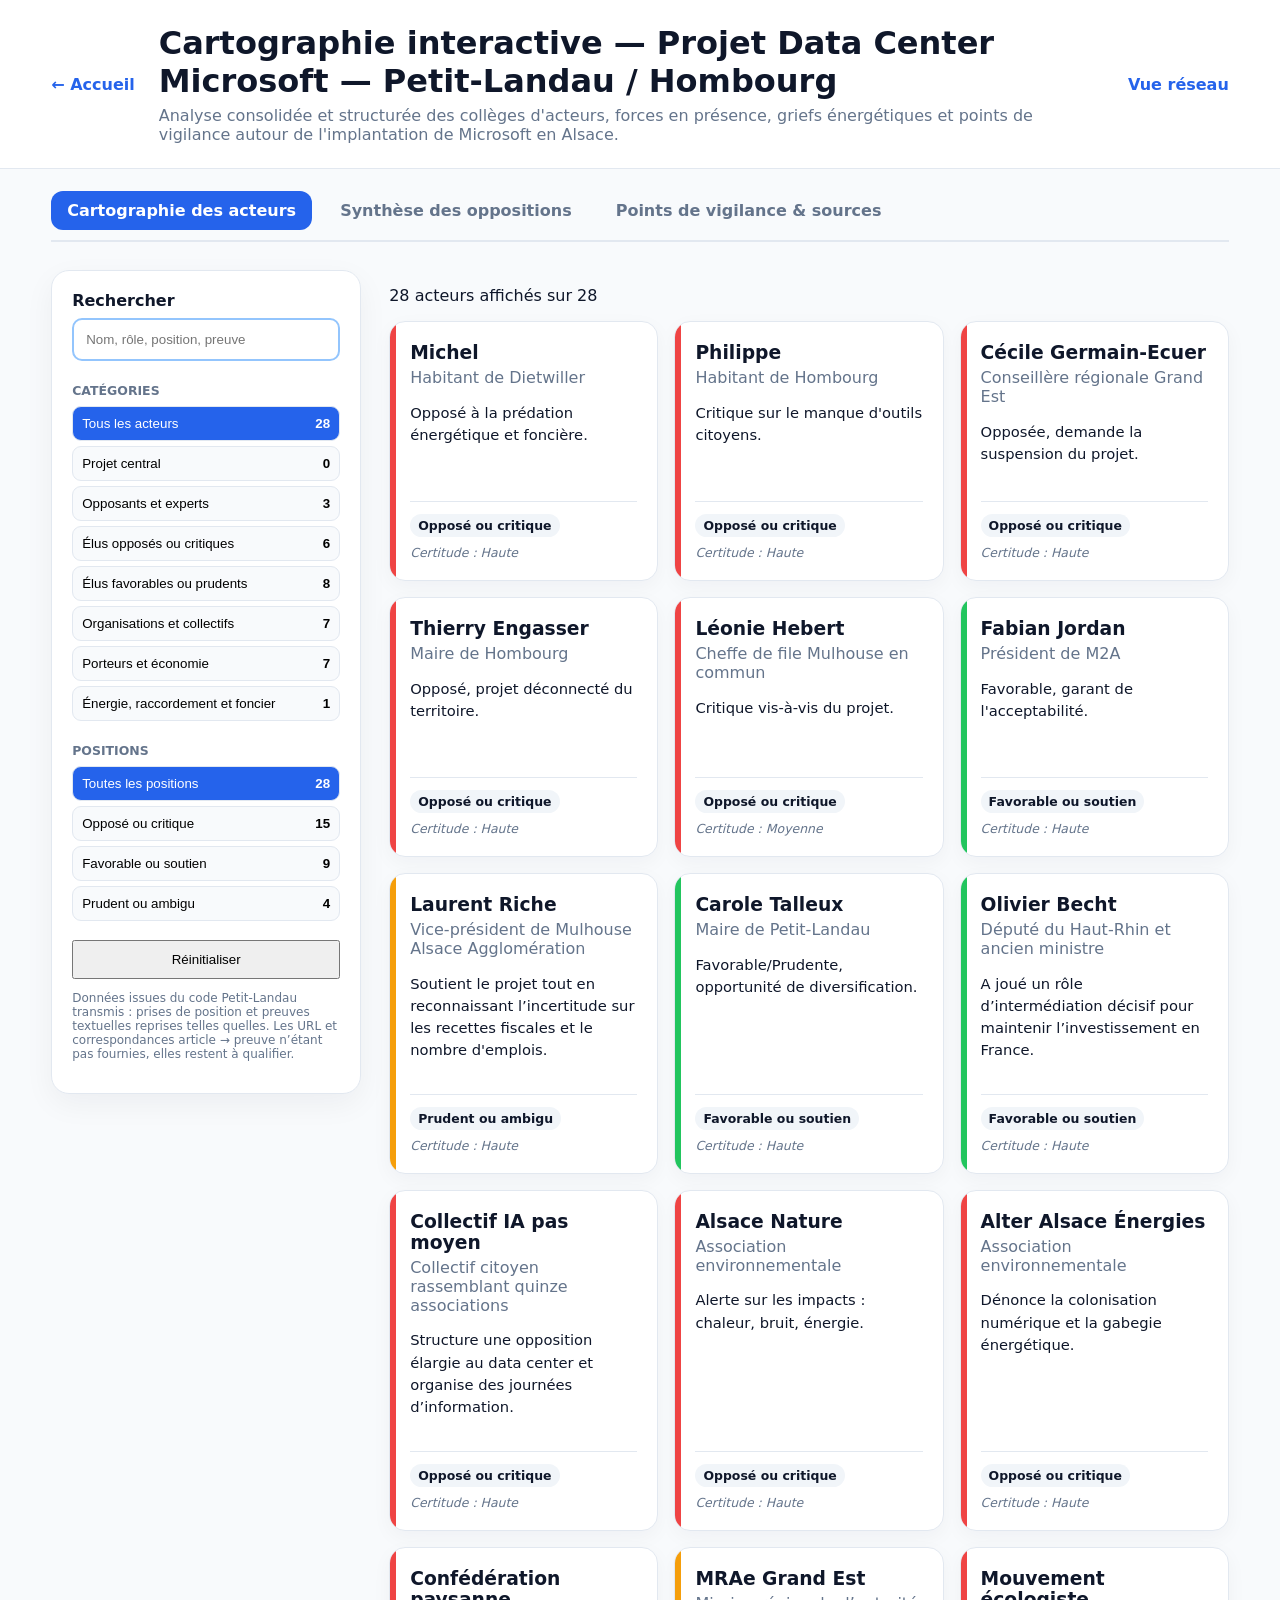
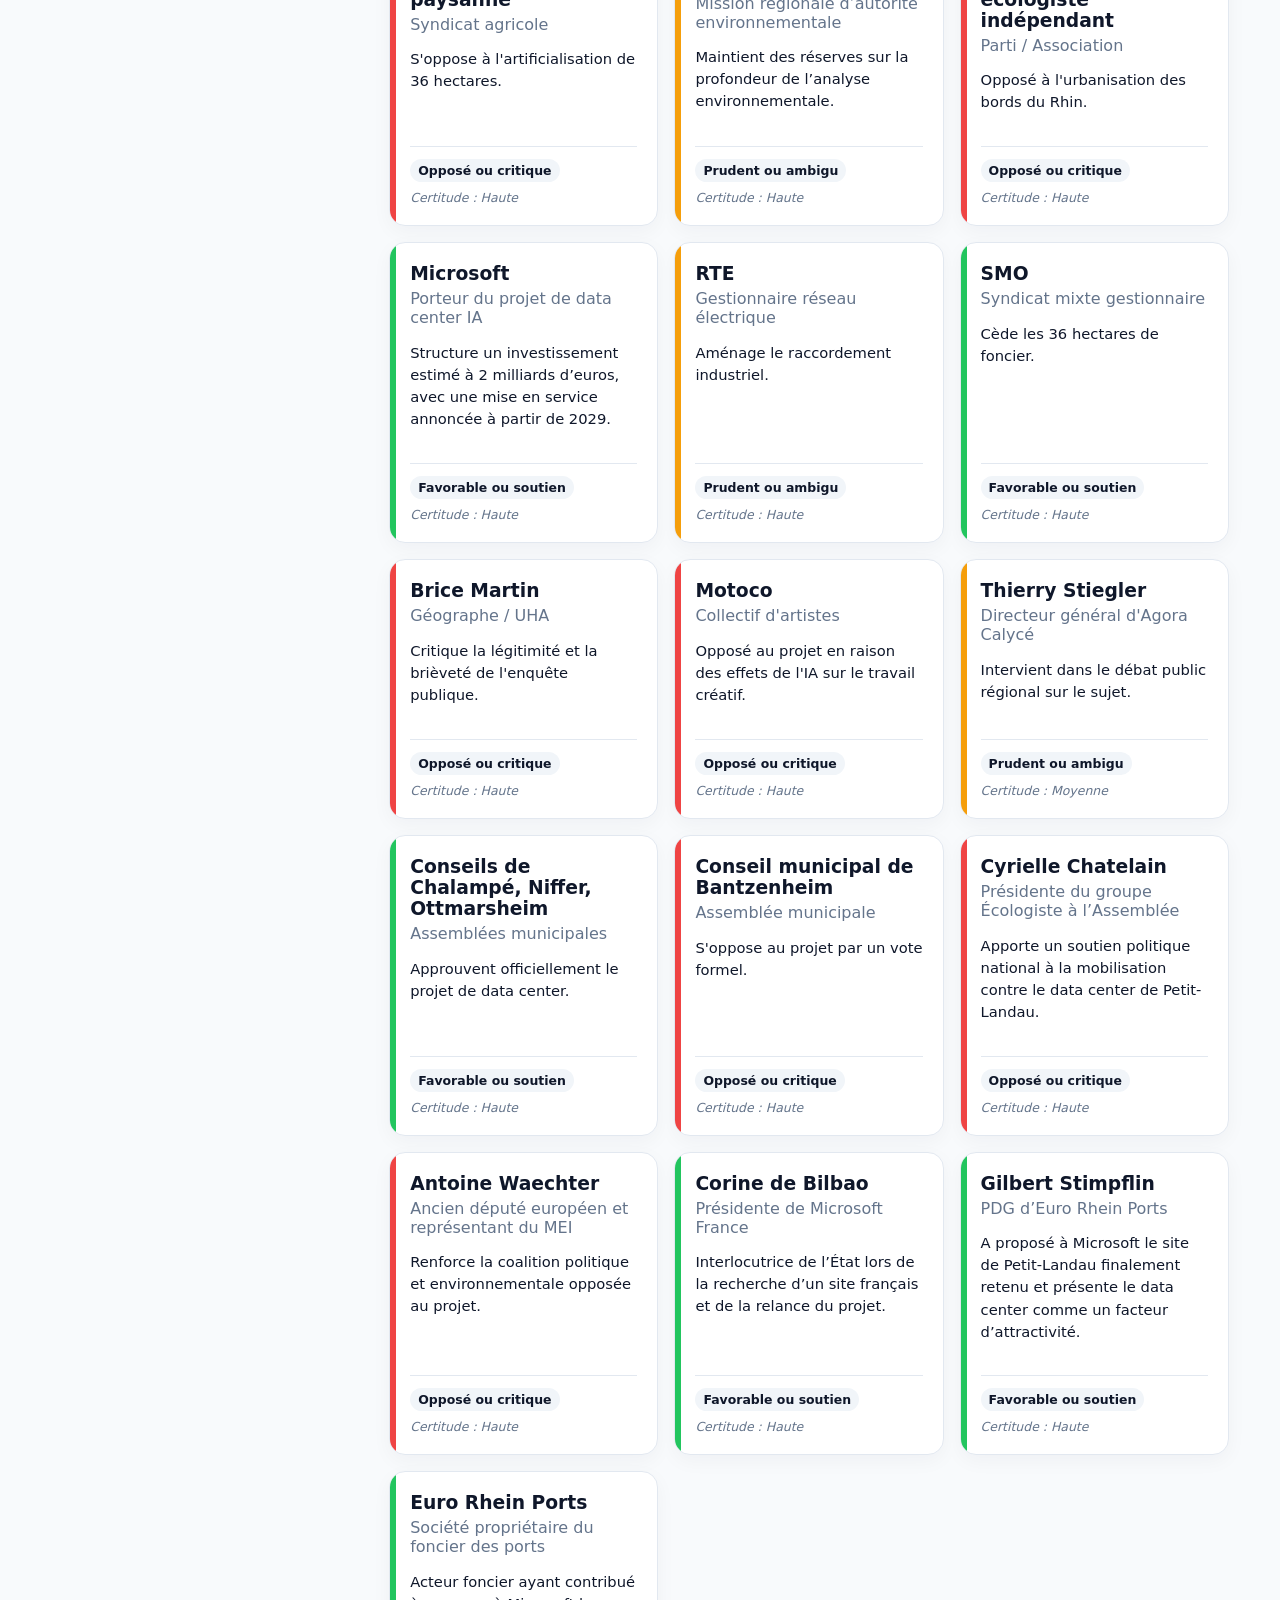
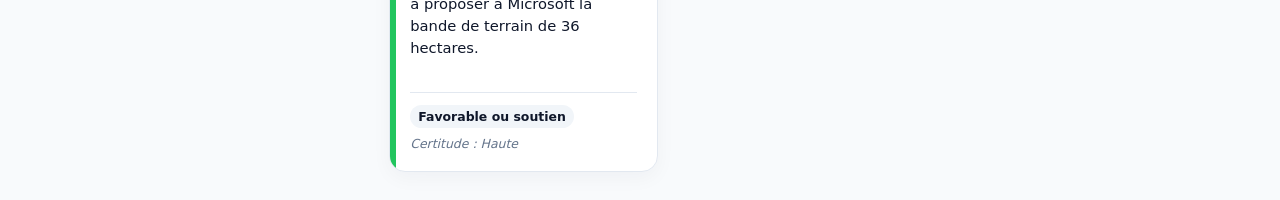
==== apps/cards/index.html @ 1f97d299 "Add files via upload" ====
<!doctype html><html lang="fr"><head><meta charset="utf-8"><meta name="viewport" content="width=device-width,initial-scale=1"><title>Vue en cartes — Petit-Landau / Hombourg</title><link rel="stylesheet" href="../../assets/css/cards.css"></head><body><header><a href="../../">← Accueil</a><div><h1 id="title"></h1><p id="subtitle"></p></div><a class="switch" href="../network/">Vue réseau</a></header><nav class="tabs" aria-label="Navigation de la cartographie"><button class="tab active" data-tab="carto" aria-selected="true">Cartographie des acteurs</button><button class="tab" data-tab="griefs" aria-selected="false">Synthèse des oppositions</button><button class="tab" data-tab="watch" aria-selected="false">Points de vigilance &amp; sources</button></nav><section class="tab-pane active" id="tab-carto"><main class="layout"><aside><label>Rechercher<input id="search" type="search" placeholder="Nom, rôle, position, preuve"></label><section><h2>Catégories</h2><div id="categories"></div></section><section><h2>Positions</h2><div id="stances"></div></section><button id="reset">Réinitialiser</button><p class="data-notice" id="notice"></p></aside><section><p id="count"></p><div id="grid" class="grid"></div></section></main></section><section class="tab-pane" id="tab-griefs"><main class="summary-wrap"><div id="griefGrid" class="griefGrid"></div></main></section><section class="tab-pane" id="tab-watch"><main class="summary-wrap"><article class="listCard"><h2>🔍 Points de vigilance majeurs</h2><ul id="vigilance"></ul></article><article class="listCard"><h2>📰 Médias et sources répertoriés</h2><ul id="sources"></ul></article></main></section><dialog id="dialog"><button class="close" aria-label="Fermer">×</button><div id="detail"></div></dialog><script type="module" src="../../assets/js/cards.js"></script></body></html>
---- assets/css/cards.css ----
:root{--blue:#2563eb;--border:#e2e8f0}*{box-sizing:border-box}body{margin:0;font-family:Inter,system-ui,sans-serif;background:#f8fafc;color:#0f172a}header{display:flex;align-items:center;gap:24px;padding:24px 4vw;background:white;border-bottom:1px solid var(--border)}header div{flex:1}header h1{margin:0 0 6px}header p{margin:0;color:#64748b}.switch,header>a{color:var(--blue);font-weight:700;text-decoration:none}.layout{display:grid;grid-template-columns:310px 1fr;gap:28px;padding:28px 4vw}aside{position:sticky;top:18px;align-self:start;background:white;border:1px solid var(--border);border-radius:18px;padding:20px;box-shadow:0 10px 30px #0f172a0d}label{font-weight:800}input{width:100%;margin-top:8px;padding:12px;border:2px solid #93c5fd;border-radius:10px}aside h2{font-size:.78rem;text-transform:uppercase;color:#64748b;margin:22px 0 8px}.filter{width:100%;display:flex;justify-content:space-between;margin:5px 0;padding:9px;border:1px solid var(--border);background:#f8fafc;border-radius:9px;cursor:pointer}.filter.active{background:var(--blue);color:white}#reset{width:100%;padding:10px;margin-top:14px}.data-notice{font-size:.75rem;color:#64748b}.grid{display:grid;grid-template-columns:repeat(auto-fill,minmax(245px,1fr));gap:16px}.card{position:relative;display:flex;flex-direction:column;background:white;border:1px solid var(--border);border-radius:16px;padding:20px;min-height:260px;box-shadow:0 6px 20px #0f172a0a;cursor:pointer;overflow:hidden;transition:transform .2s,box-shadow .2s}.card:before{content:"";position:absolute;inset:0 auto 0 0;width:6px;background:var(--stance)}.card:hover{transform:translateY(-3px);box-shadow:0 12px 30px #0f172a14}.card h3{margin:0 0 5px}.role,.muted{color:#64748b}.position{font-size:.92rem;line-height:1.5;flex:1}.footer{display:flex;flex-direction:column;align-items:flex-start;gap:8px;margin-top:18px;padding-top:12px;border-top:1px solid var(--border);font-size:.78rem}.badge{display:inline-flex;padding:4px 8px;border-radius:999px;background:#f1f5f9;font-weight:800}.footer span:last-child{display:block;color:#64748b;font-style:italic}dialog{width:min(760px,calc(100% - 28px));border:0;border-radius:20px;padding:28px;box-shadow:0 30px 80px #0f172a55}dialog::backdrop{background:#0f172a99}.close{float:right;border:0;background:#e2e8f0;border-radius:50%;width:34px;height:34px}.proof{padding:12px;margin:10px 0;background:#f8fafc;border-left:4px solid var(--blue);border-radius:8px}.relation{padding:12px;border:1px solid var(--border);border-radius:10px;margin:8px 0}.relation button{border:0;background:none;color:var(--blue);font-weight:800;cursor:pointer}@media(max-width:850px){.layout{grid-template-columns:1fr}aside{position:static}header{align-items:flex-start;flex-wrap:wrap}}

/* Extension strictement limitée aux deux onglets de synthèse. */
.tabs{display:flex;gap:12px;flex-wrap:wrap;margin:22px 4vw 0;padding-bottom:10px;border-bottom:2px solid var(--border)}
.tab{font:inherit;font-weight:650;border:0;border-radius:12px;background:transparent;color:#64748b;padding:10px 16px;cursor:pointer}
.tab:hover{background:#e2e8f0;color:#0f172a}
.tab.active{background:#2563eb;color:white}
.tab-pane{display:none}.tab-pane.active{display:block}
.summary-wrap{padding:28px 4vw;max-width:1560px;margin:auto}
.griefGrid{display:grid;grid-template-columns:repeat(auto-fill,minmax(365px,1fr));gap:20px}
.griefCard,.listCard{border:1px solid var(--border);border-radius:16px;padding:24px;background:white;box-shadow:0 6px 20px #0f172a0a;line-height:1.55}
.griefCard h2,.listCard h2{font-size:1.15rem;margin:0 0 12px}
.griefCard p{margin:0}.listCard{margin-bottom:20px}.listCard li{margin-bottom:12px}
@media(max-width:700px){.griefGrid{grid-template-columns:1fr}.tabs{gap:6px}.tab{flex:1 1 100%;text-align:left}}
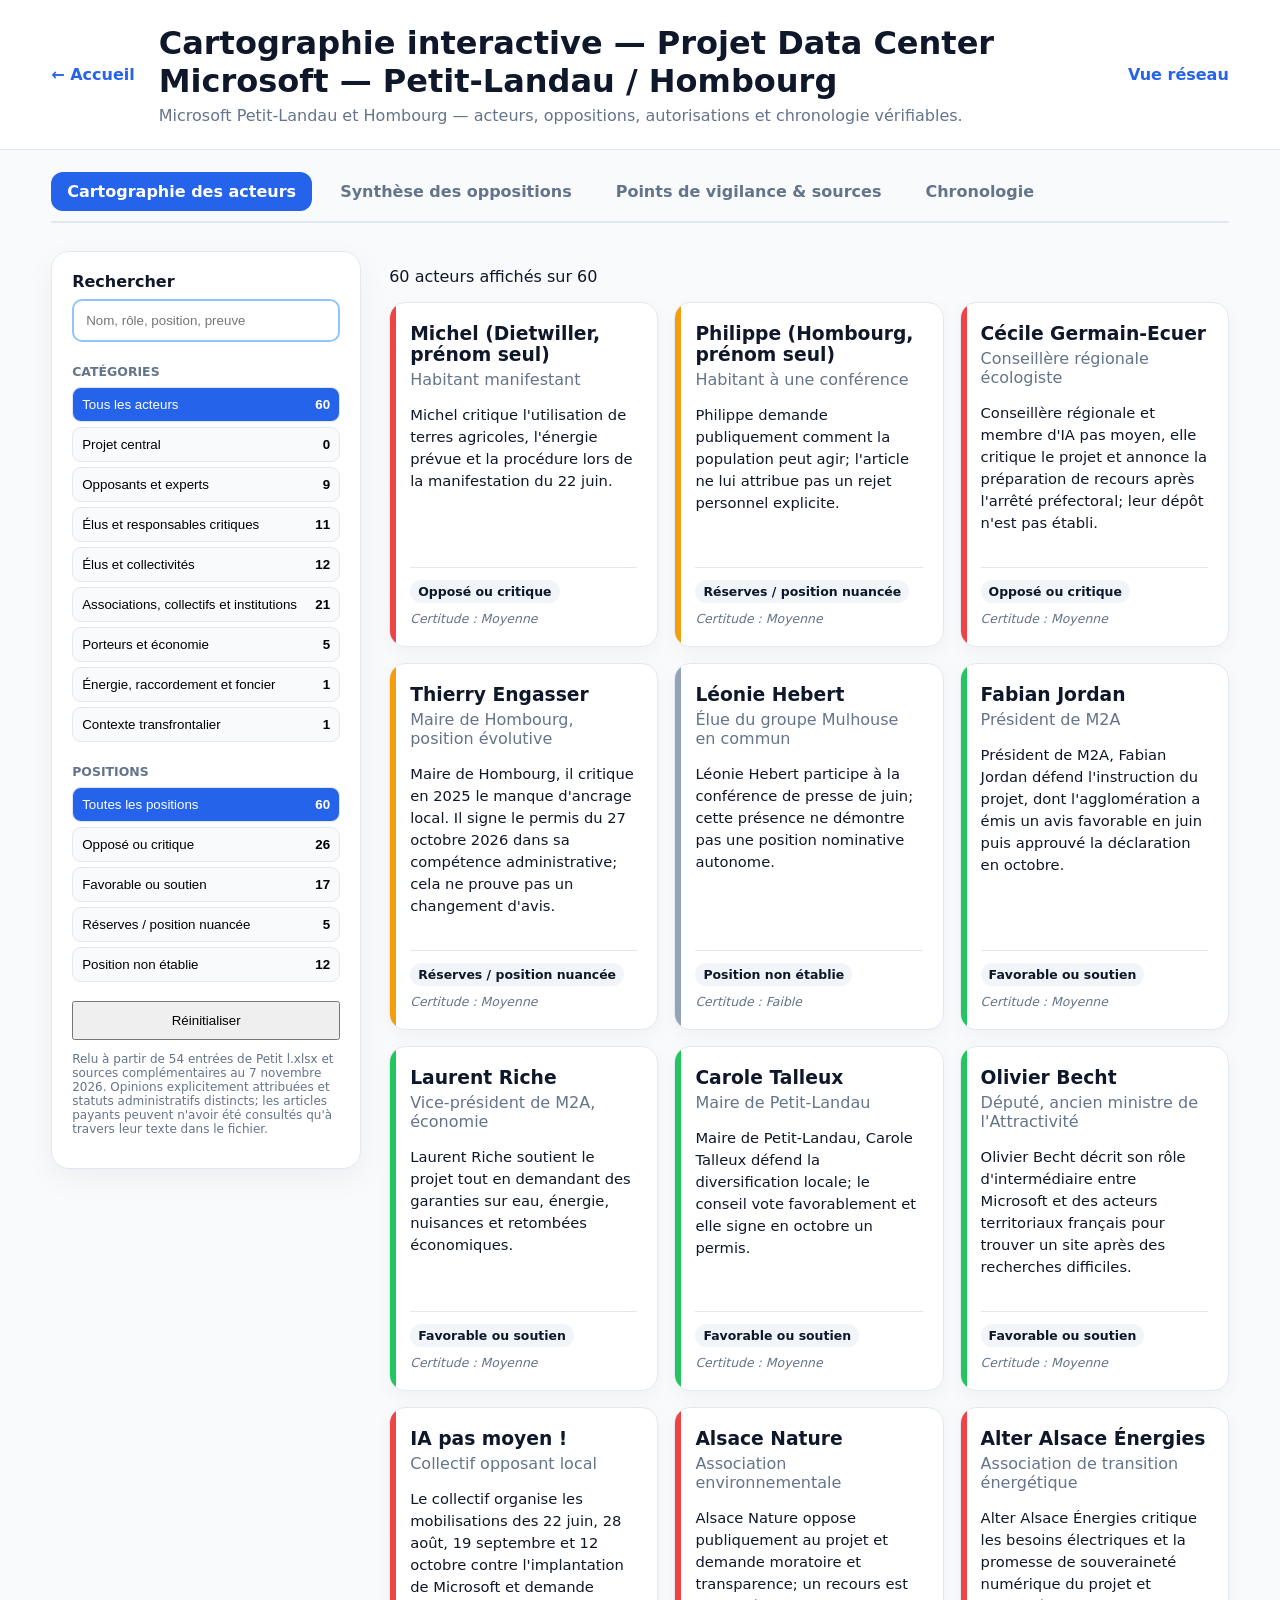
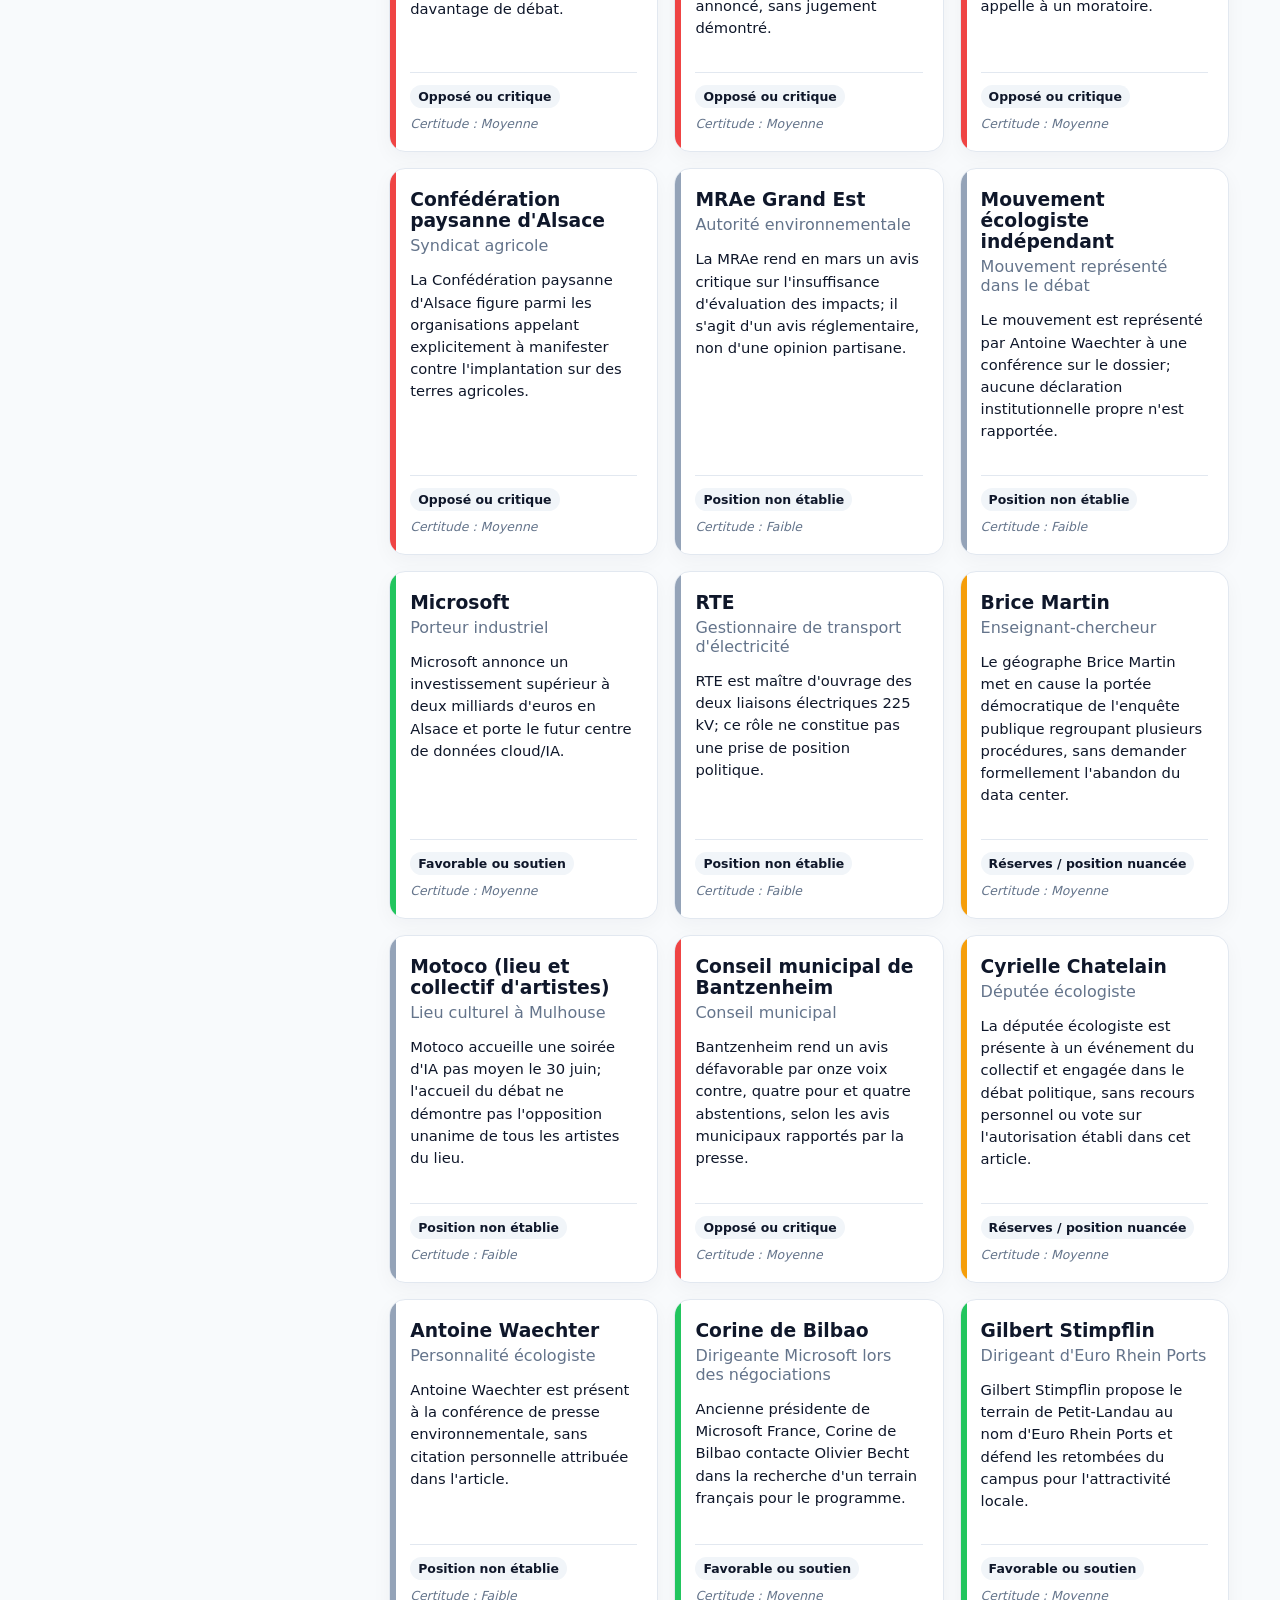
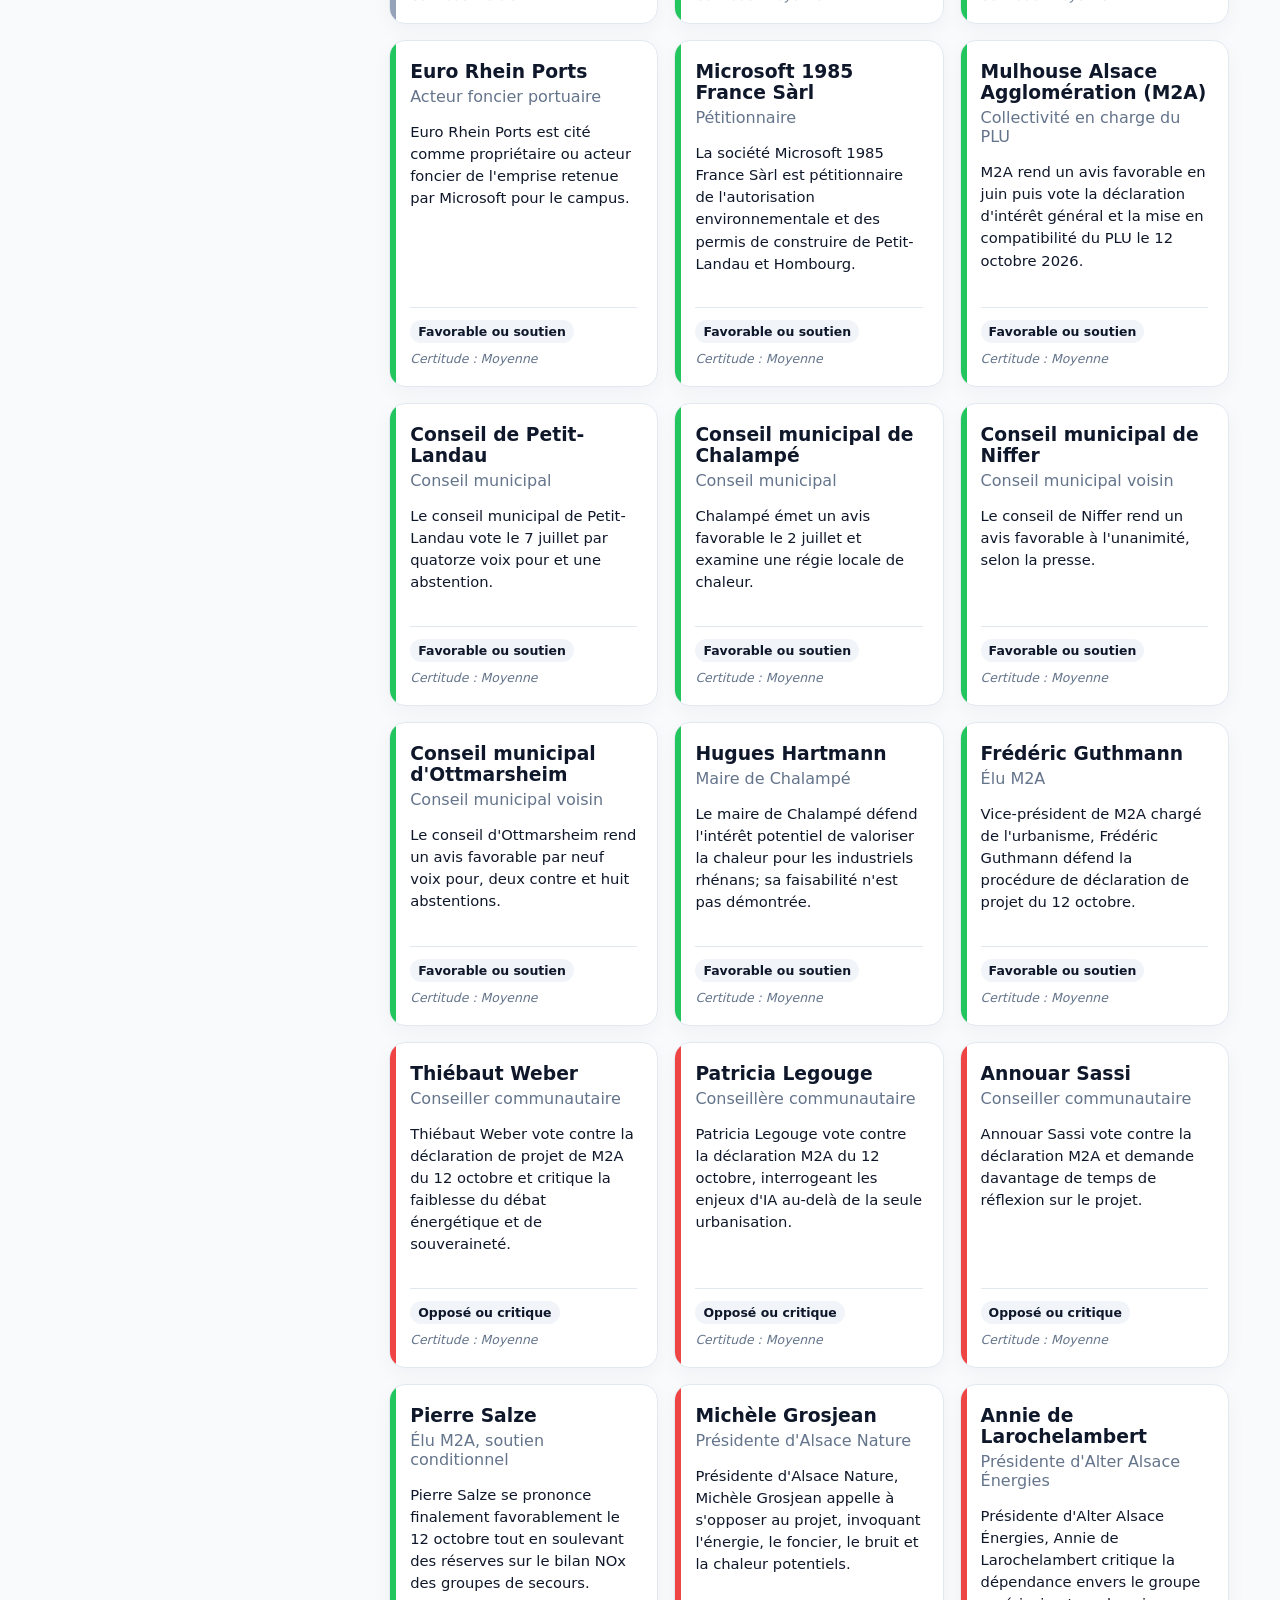
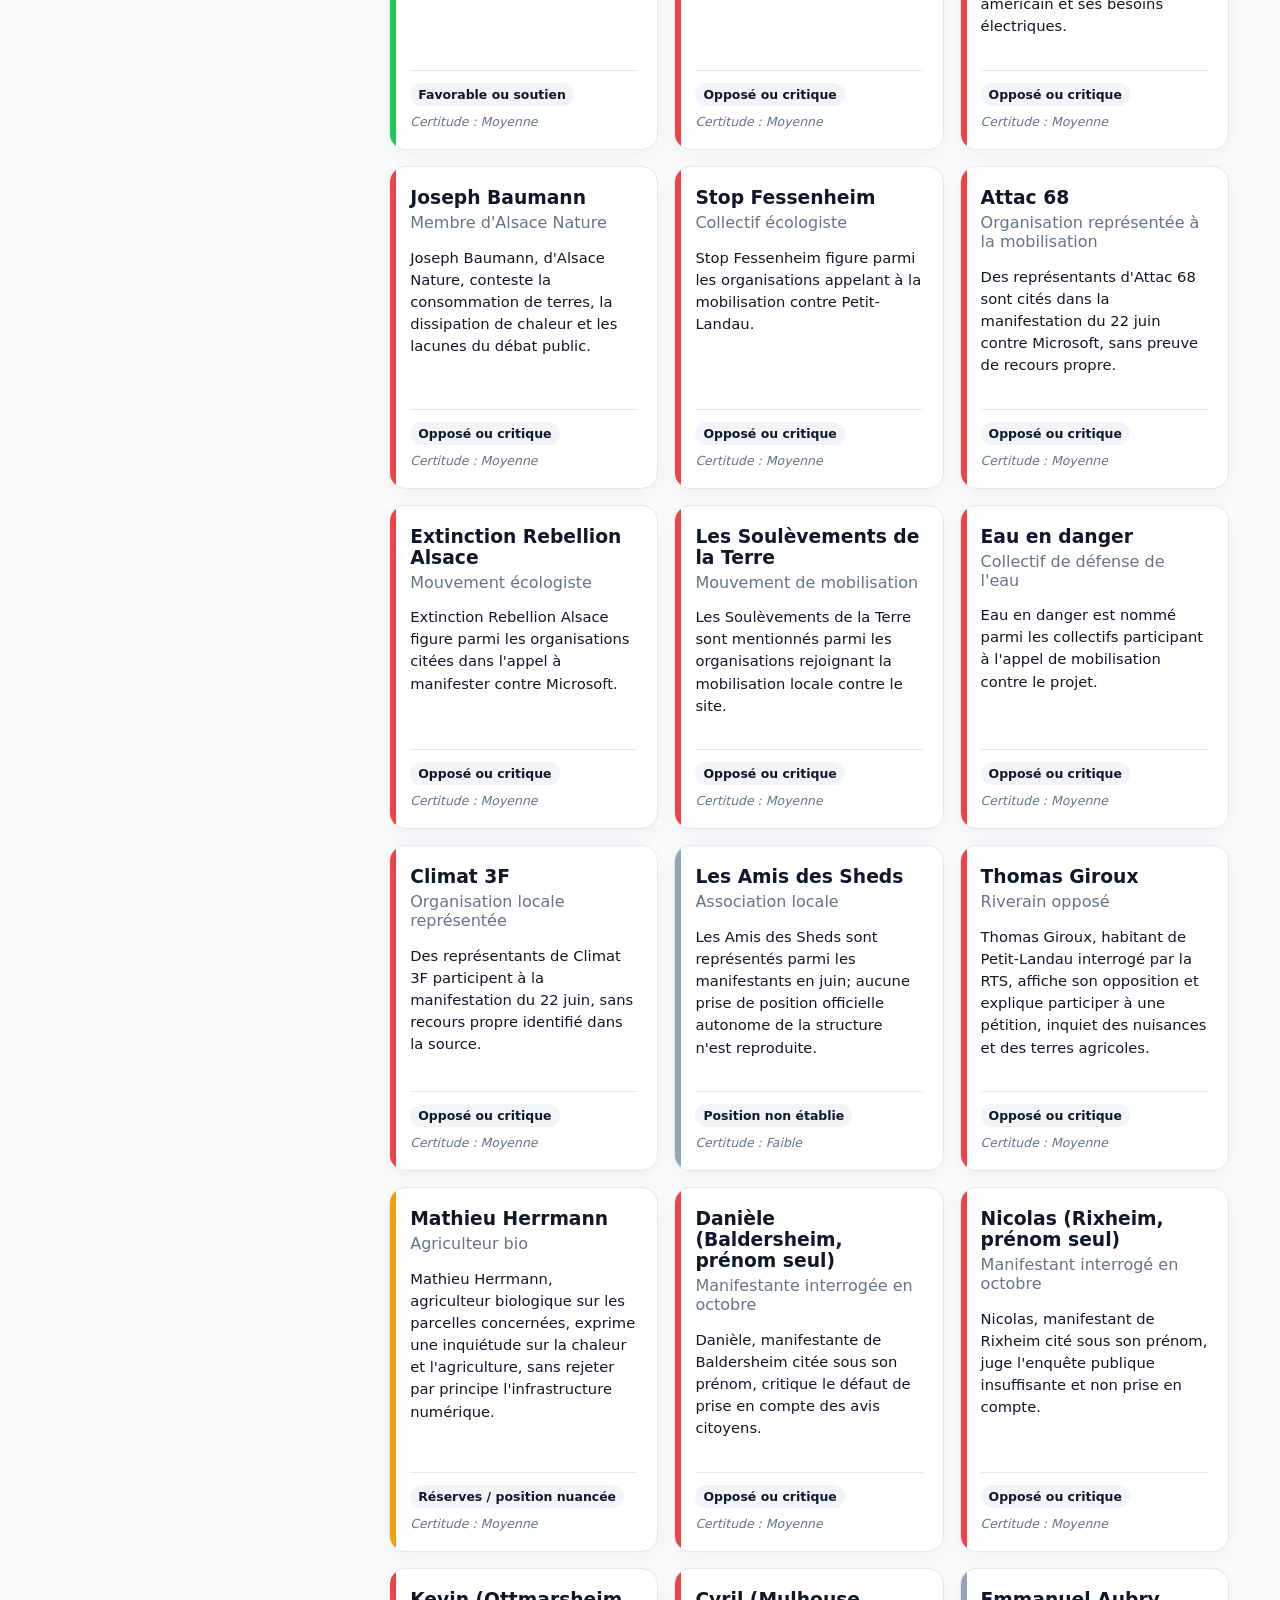
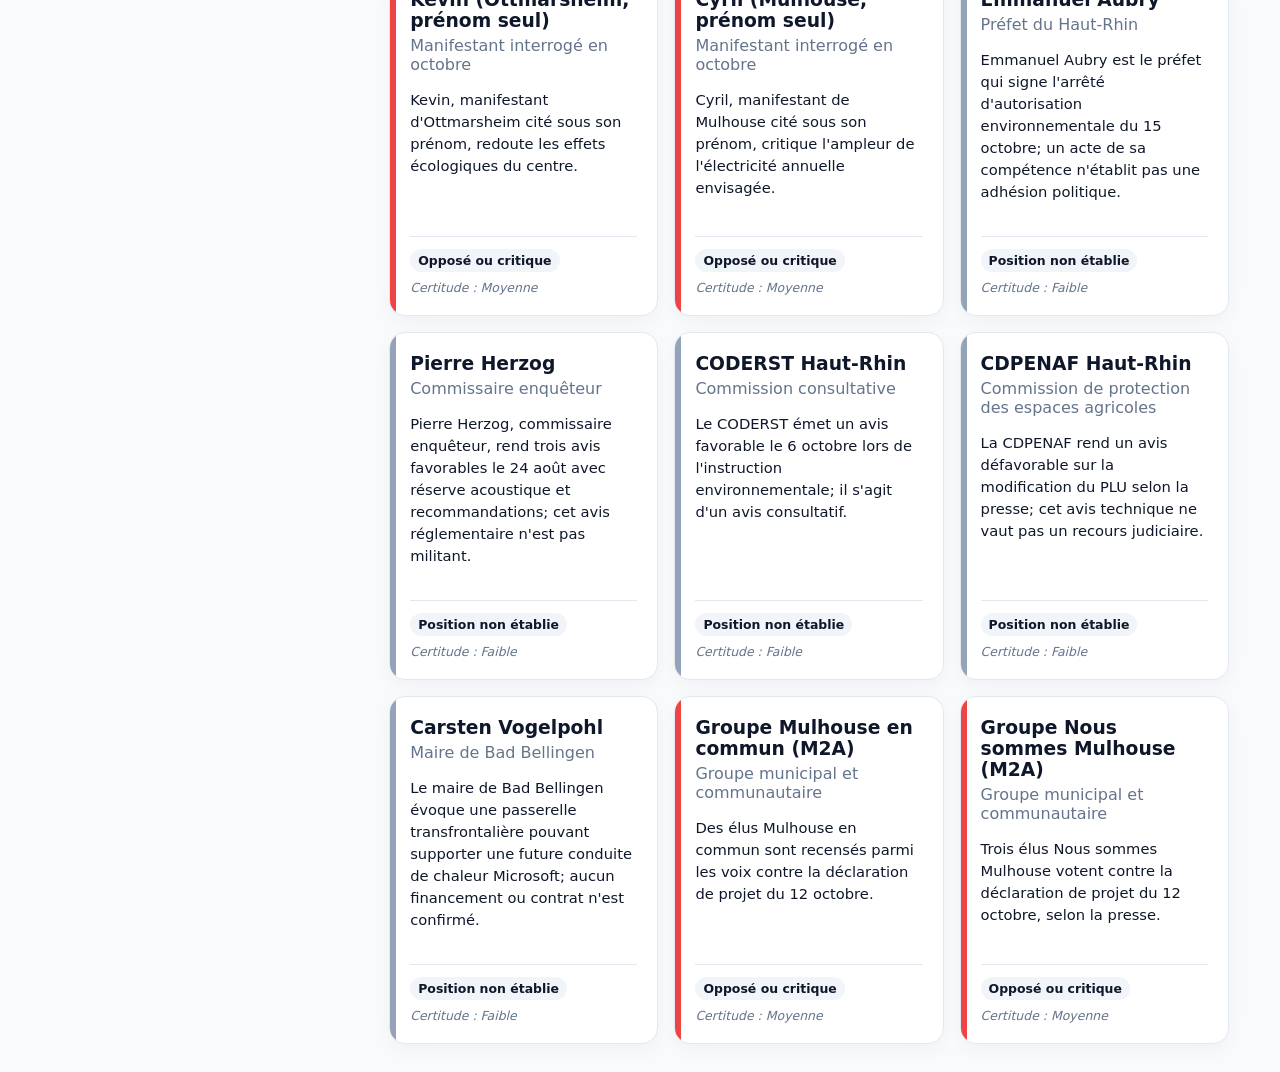
==== commit 856cbea5: "Petit-Landau : 54 ressources relues, positions et relations sourcées, 4 onglets, permis 2026" ====
--- a/apps/cards/index.html
+++ b/apps/cards/index.html
@@ -1 +1 @@
-<!doctype html><html lang="fr"><head><meta charset="utf-8"><meta name="viewport" content="width=device-width,initial-scale=1"><title>Vue en cartes — Petit-Landau / Hombourg</title><link rel="stylesheet" href="../../assets/css/cards.css"></head><body><header><a href="../../">← Accueil</a><div><h1 id="title"></h1><p id="subtitle"></p></div><a class="switch" href="../network/">Vue réseau</a></header><nav class="tabs" aria-label="Navigation de la cartographie"><button class="tab active" data-tab="carto" aria-selected="true">Cartographie des acteurs</button><button class="tab" data-tab="griefs" aria-selected="false">Synthèse des oppositions</button><button class="tab" data-tab="watch" aria-selected="false">Points de vigilance &amp; sources</button></nav><section class="tab-pane active" id="tab-carto"><main class="layout"><aside><label>Rechercher<input id="search" type="search" placeholder="Nom, rôle, position, preuve"></label><section><h2>Catégories</h2><div id="categories"></div></section><section><h2>Positions</h2><div id="stances"></div></section><button id="reset">Réinitialiser</button><p class="data-notice" id="notice"></p></aside><section><p id="count"></p><div id="grid" class="grid"></div></section></main></section><section class="tab-pane" id="tab-griefs"><main class="summary-wrap"><div id="griefGrid" class="griefGrid"></div></main></section><section class="tab-pane" id="tab-watch"><main class="summary-wrap"><article class="listCard"><h2>🔍 Points de vigilance majeurs</h2><ul id="vigilance"></ul></article><article class="listCard"><h2>📰 Médias et sources répertoriés</h2><ul id="sources"></ul></article></main></section><dialog id="dialog"><button class="close" aria-label="Fermer">×</button><div id="detail"></div></dialog><script type="module" src="../../assets/js/cards.js"></script></body></html>
+<!doctype html><html lang="fr"><head><meta charset="utf-8"><meta name="viewport" content="width=device-width,initial-scale=1"><title>Vue en cartes — Petit-Landau / Hombourg</title><link rel="stylesheet" href="../../assets/css/cards.css"></head><body><header><a href="../../">← Accueil</a><div><h1 id="title"></h1><p id="subtitle"></p></div><a class="switch" href="../network/">Vue réseau</a></header><nav class="tabs" aria-label="Navigation de la cartographie"><button class="tab active" data-tab="carto" aria-selected="true">Cartographie des acteurs</button><button class="tab" data-tab="griefs" aria-selected="false">Synthèse des oppositions</button><button class="tab" data-tab="watch" aria-selected="false">Points de vigilance &amp; sources</button><button class="tab" data-tab="timeline" aria-selected="false">Chronologie</button></nav><section class="tab-pane active" id="tab-carto"><main class="layout"><aside><label>Rechercher<input id="search" type="search" placeholder="Nom, rôle, position, preuve"></label><section><h2>Catégories</h2><div id="categories"></div></section><section><h2>Positions</h2><div id="stances"></div></section><button id="reset">Réinitialiser</button><p class="data-notice" id="notice"></p></aside><section><p id="count"></p><div id="grid" class="grid"></div></section></main></section><section class="tab-pane" id="tab-griefs"><main class="summary-wrap"><div id="griefGrid" class="griefGrid"></div></main></section><section class="tab-pane" id="tab-watch"><main class="summary-wrap"><article class="listCard"><h2>🔍 Points de vigilance majeurs</h2><ul id="vigilance"></ul></article><article class="listCard"><h2>📰 Médias et sources répertoriés</h2><ul id="sources"></ul></article></main></section><section class="tab-pane" id="tab-timeline"><main class="summary-wrap"><div id="timelineGrid" class="griefGrid"></div><article class="listCard" style="margin-top:24px"><h2>Repères techniques</h2><div id="factGrid" class="griefGrid"></div></article></main></section><dialog id="dialog"><button class="close" aria-label="Fermer">×</button><div id="detail"></div></dialog><script type="module" src="../../assets/js/cards.js"></script></body></html>
--- a/assets/css/cards.css
+++ b/assets/css/cards.css
@@ -12,3 +12,5 @@
 .griefCard h2,.listCard h2{font-size:1.15rem;margin:0 0 12px}
 .griefCard p{margin:0}.listCard{margin-bottom:20px}.listCard li{margin-bottom:12px}
 @media(max-width:700px){.griefGrid{grid-template-columns:1fr}.tabs{gap:6px}.tab{flex:1 1 100%;text-align:left}}
+
+.source-citations{margin-top:14px;padding-top:11px;border-top:1px solid #e2e8f0;font-size:.78rem;line-height:1.7;color:#475569}.source-citations a{color:#2563eb}#sources li small{display:block;margin-top:2px;font-size:.76rem}.chrono-date{color:#1d4ed8;font-size:.78rem;font-weight:800}.chrono-forecast .chrono-date{color:#b45309}#tab-timeline .griefCard p{margin:10px 0;line-height:1.55}
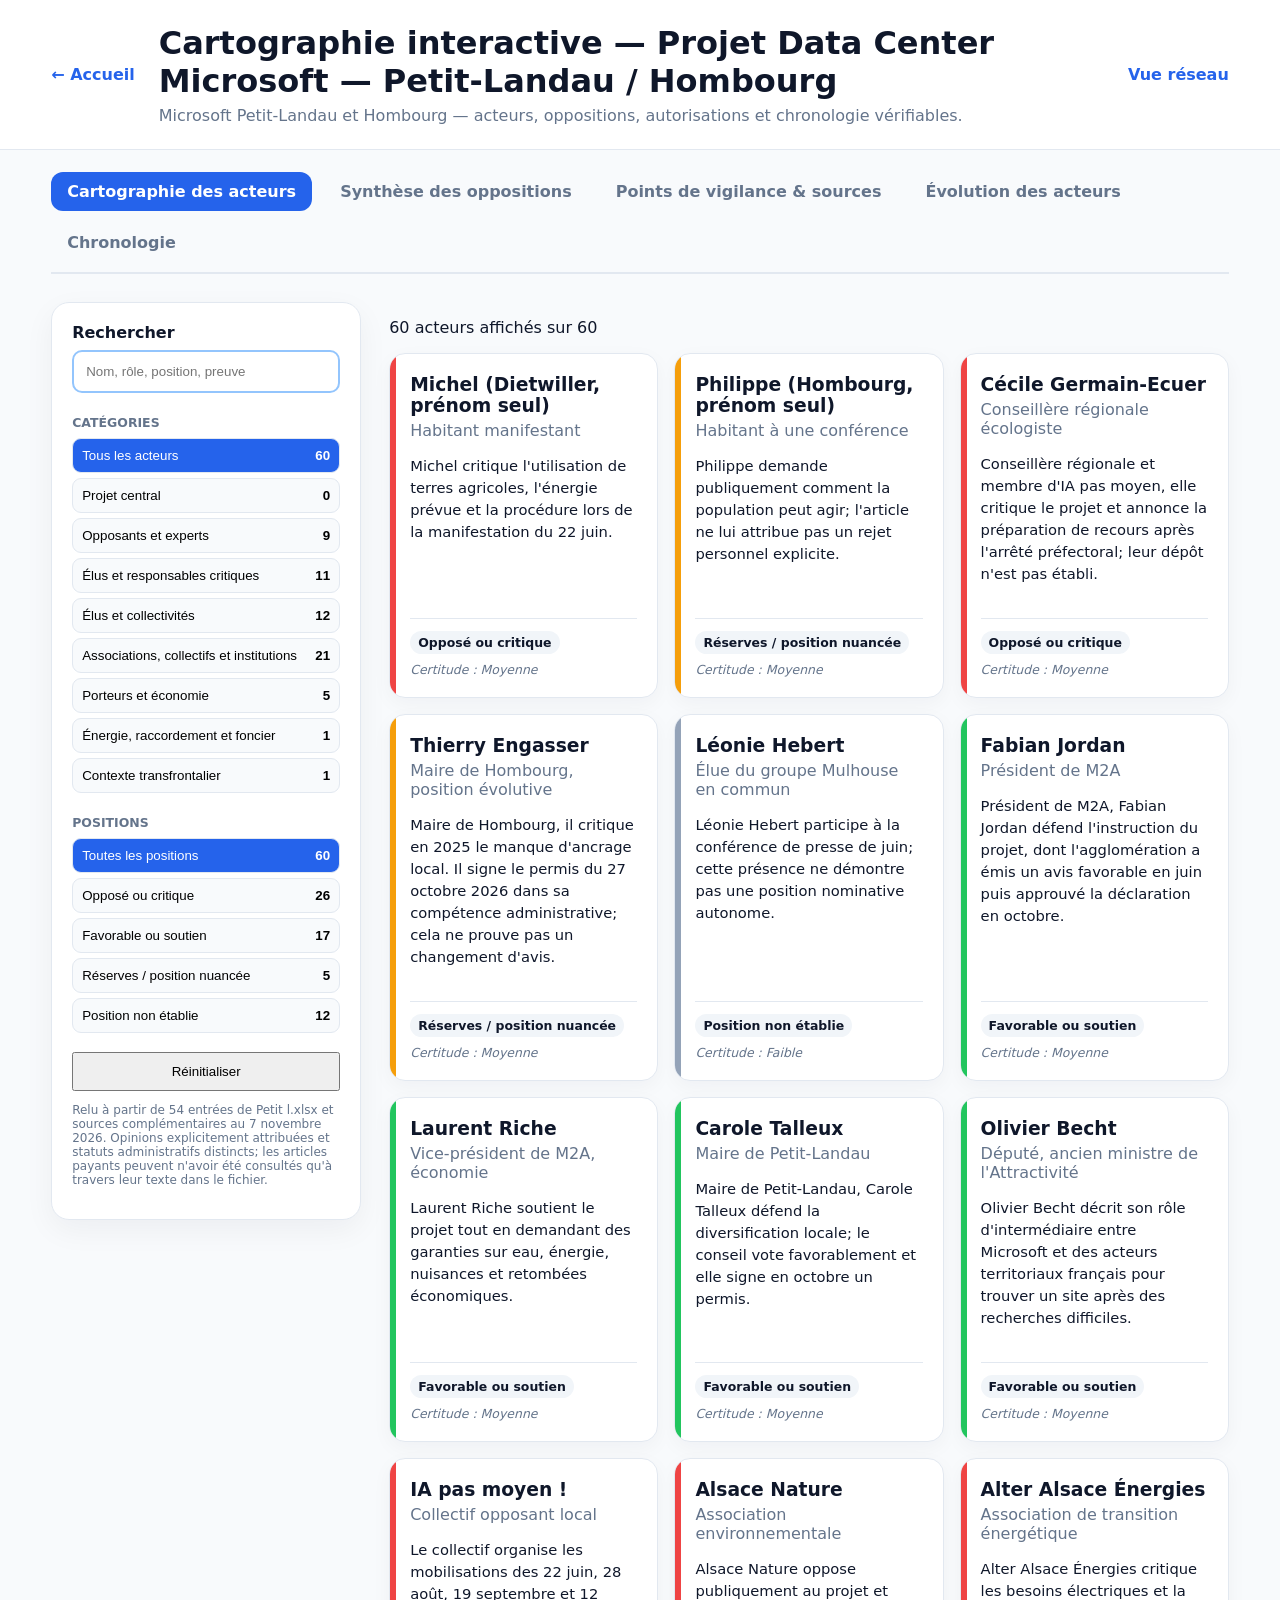
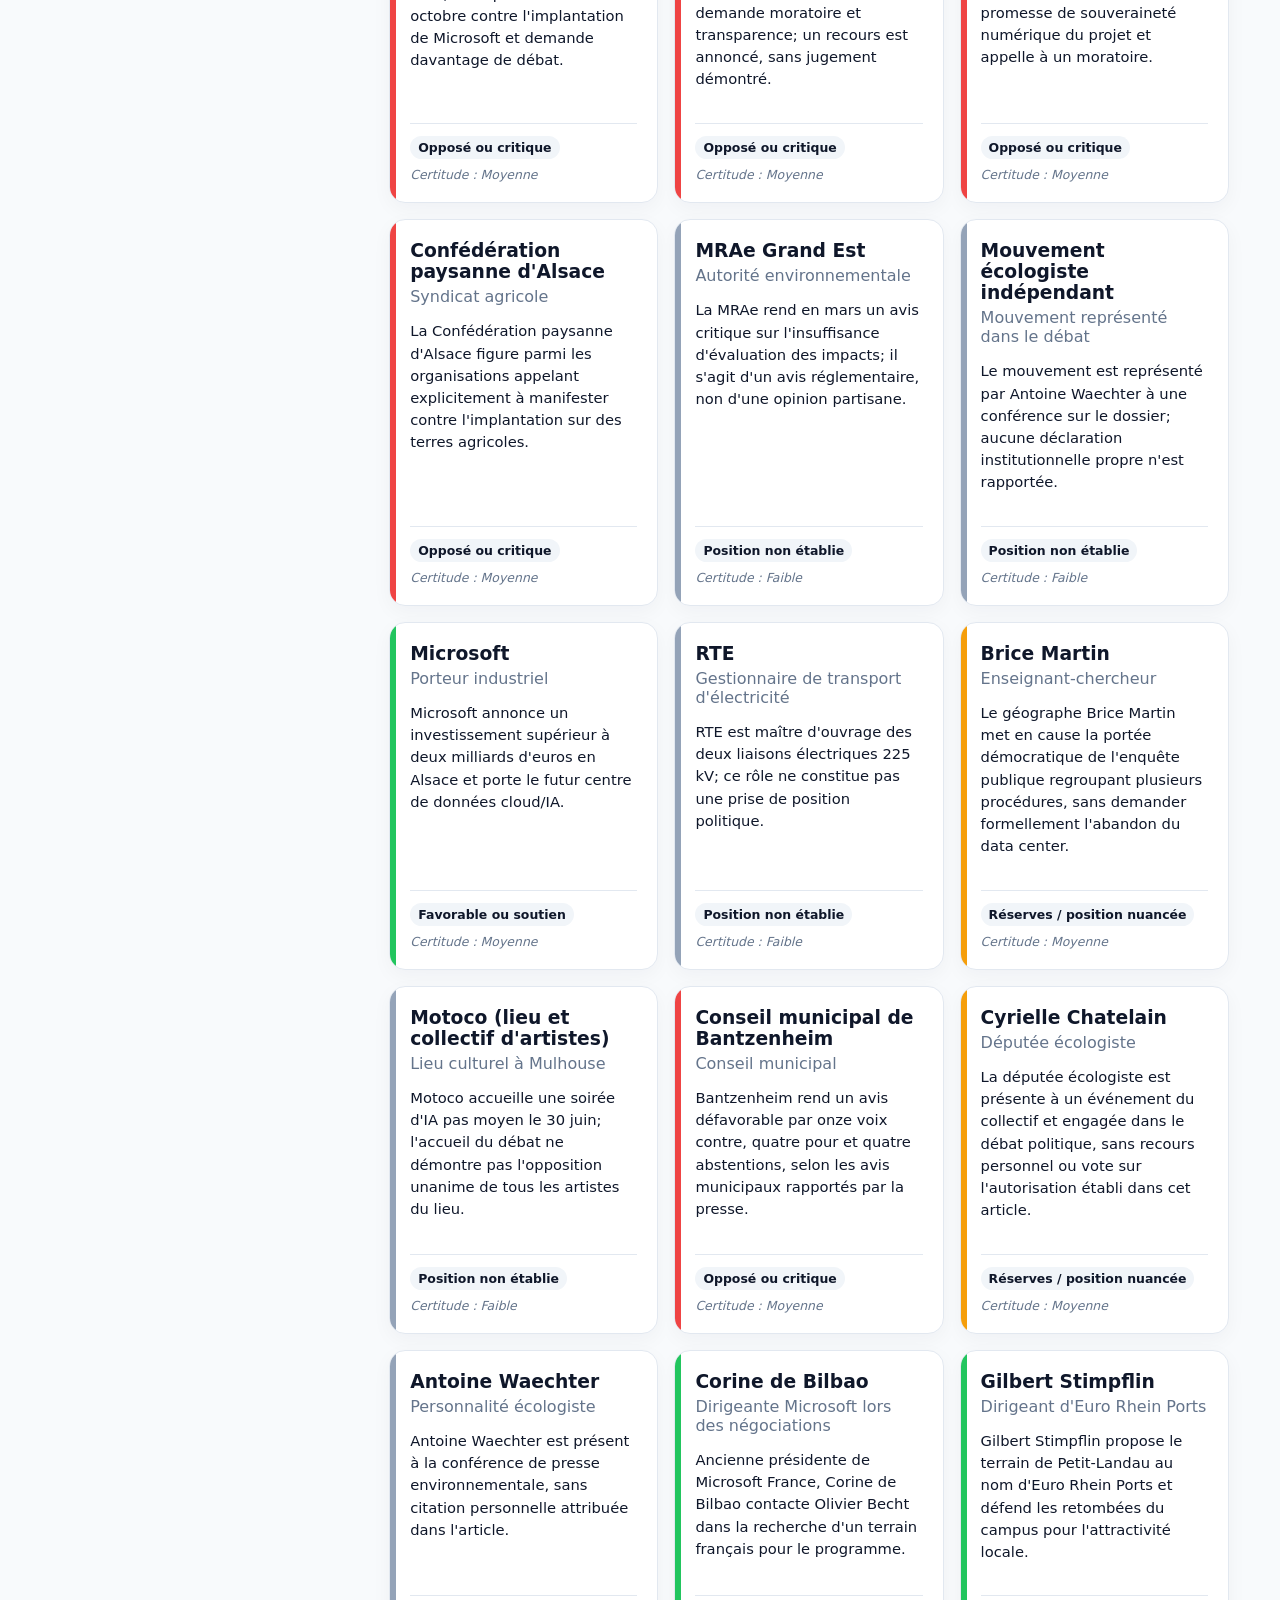
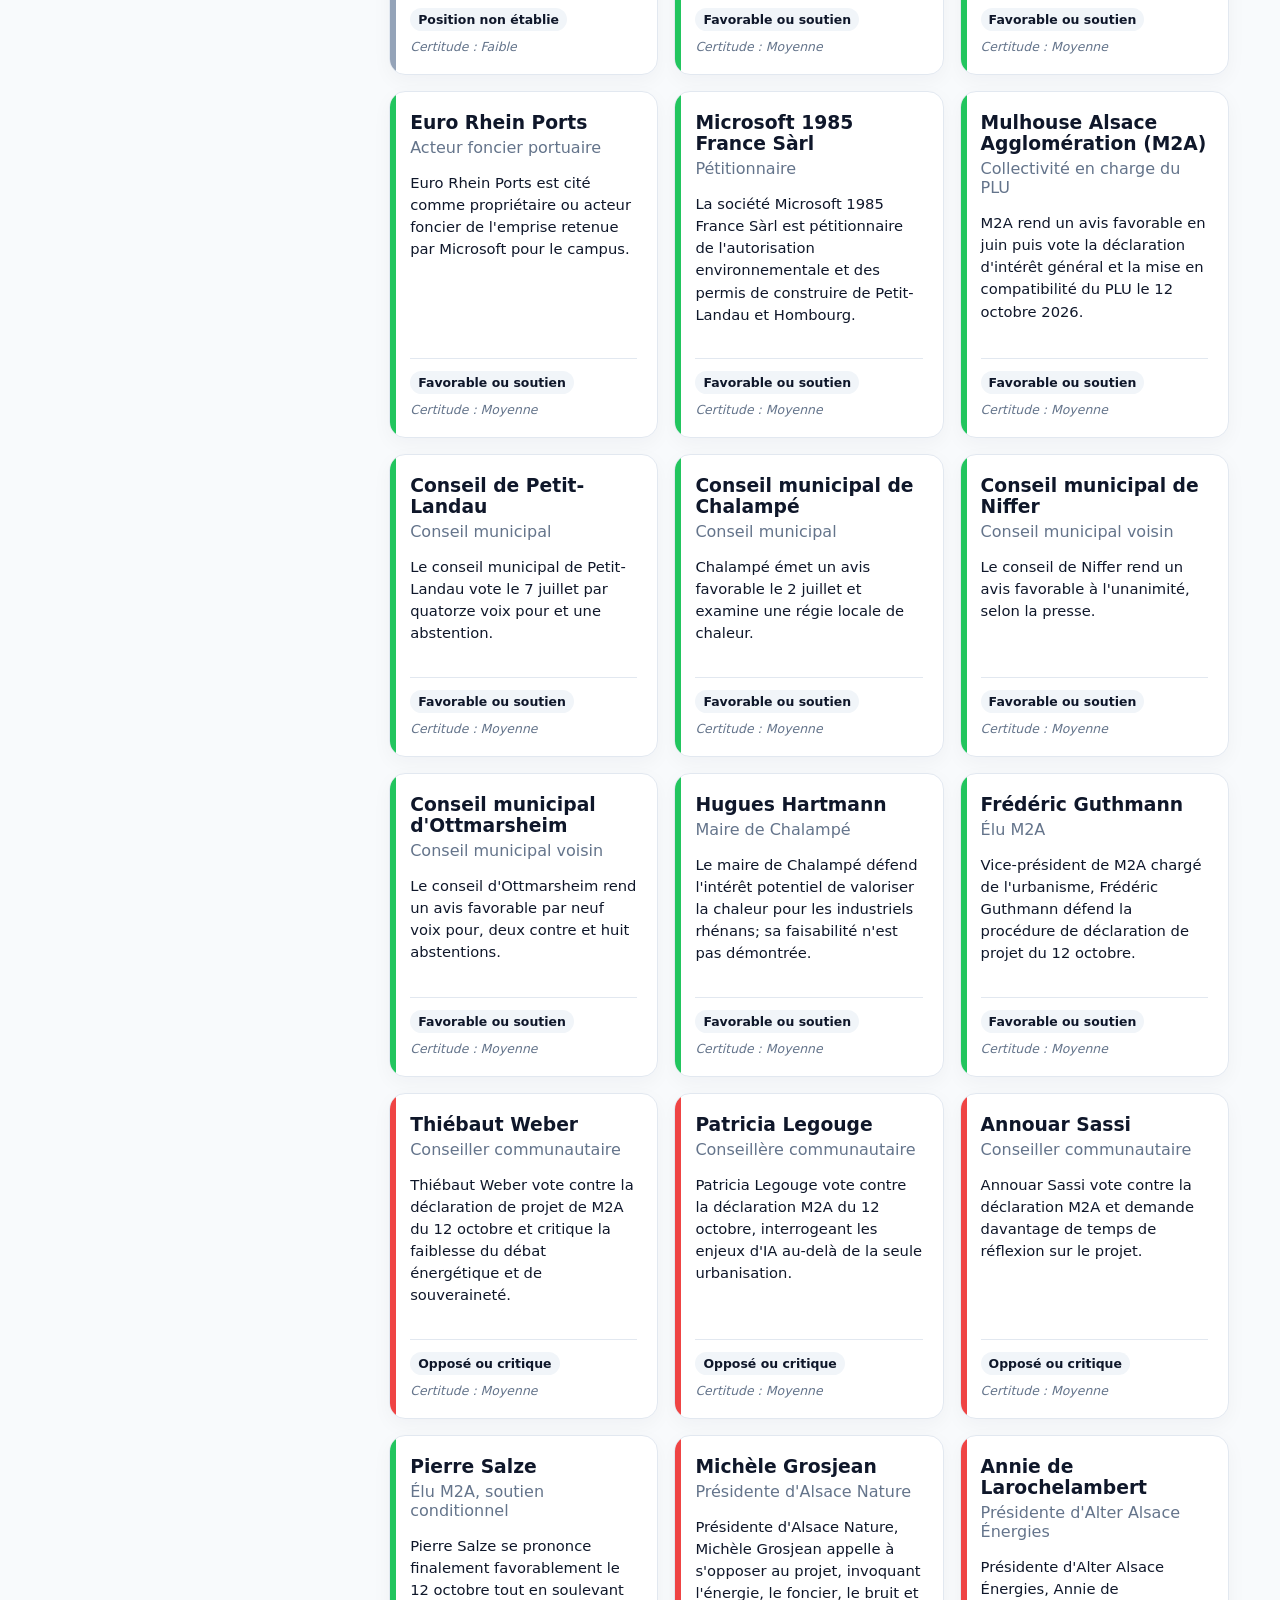
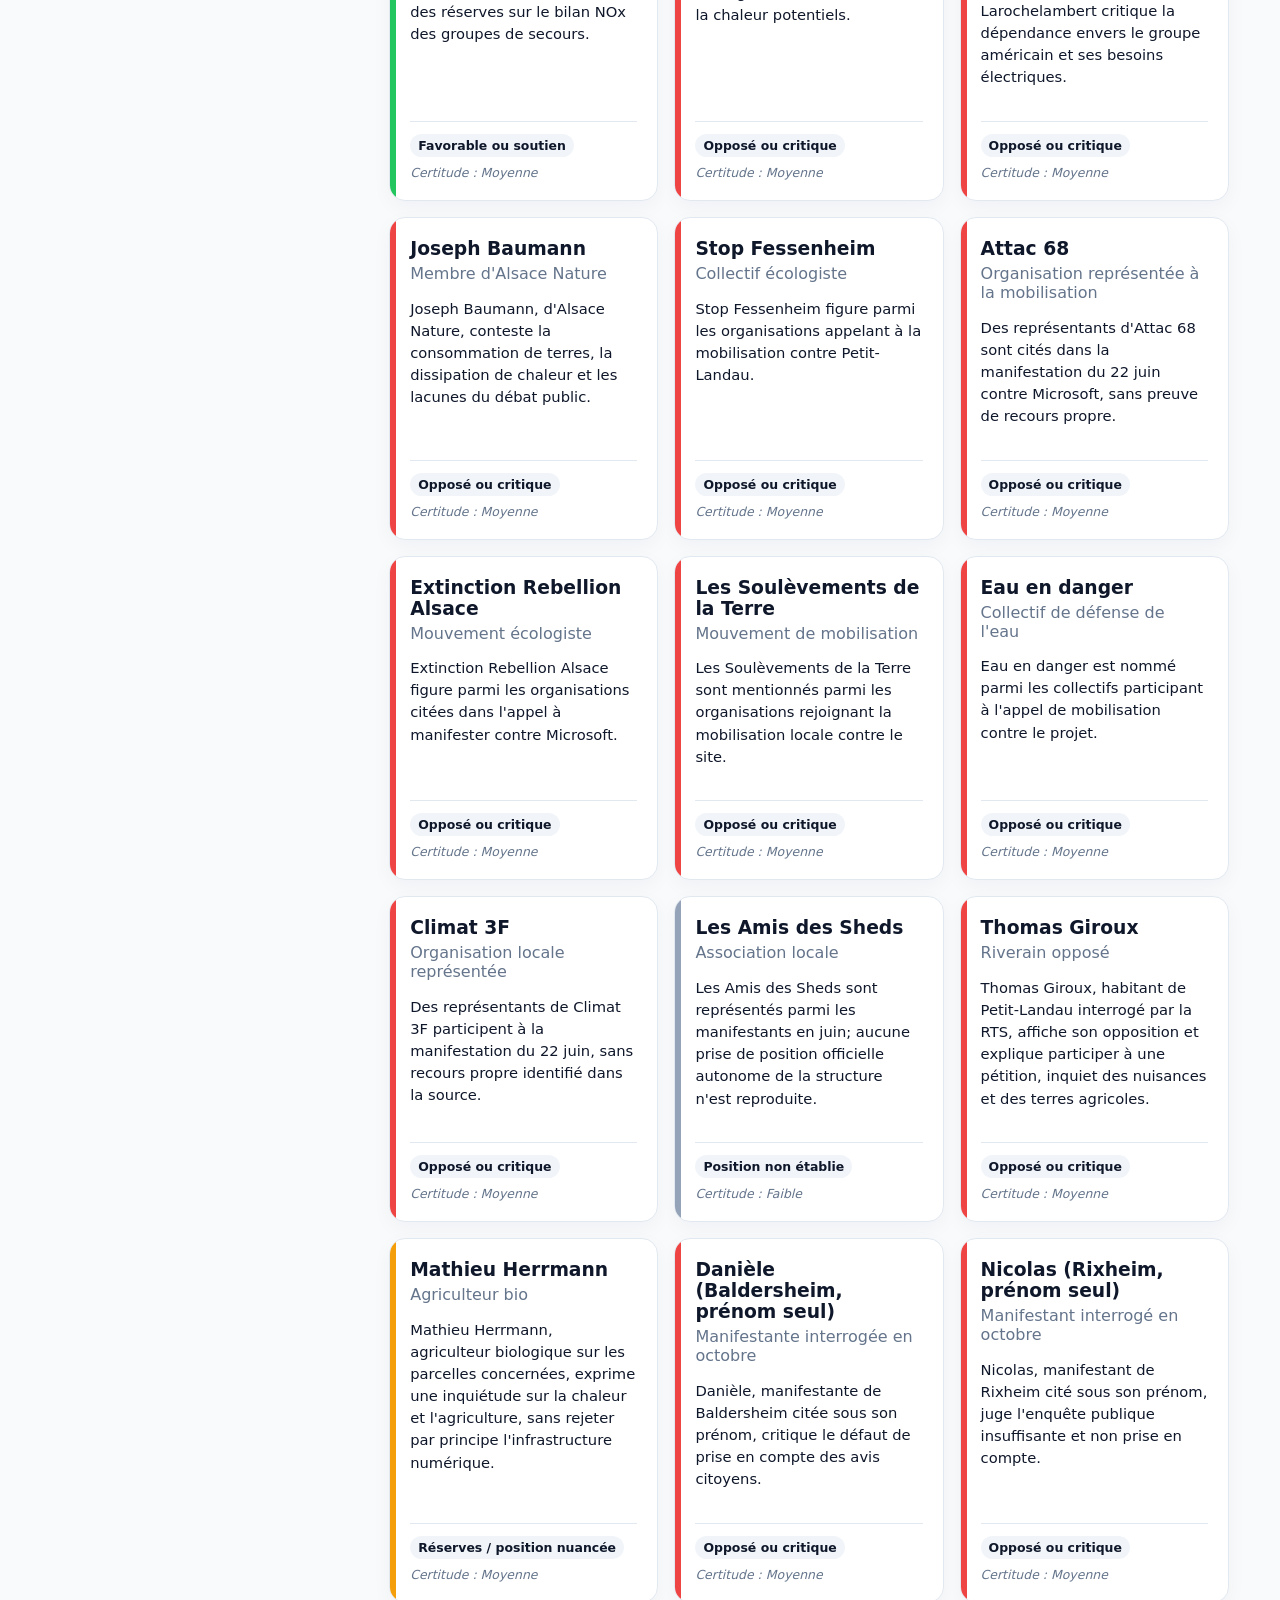
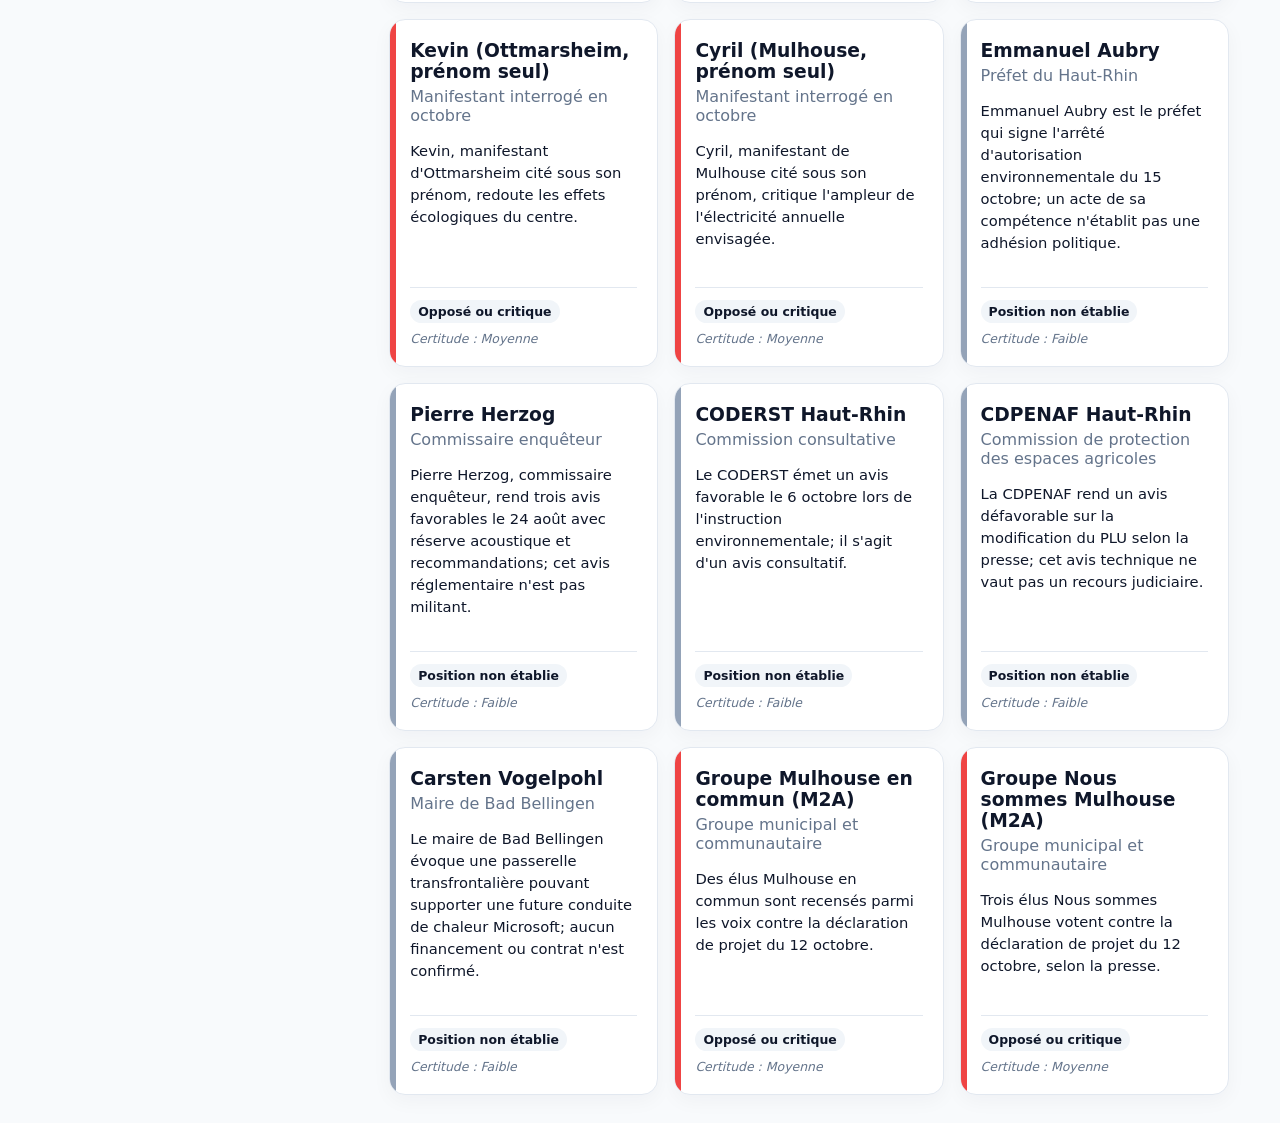
==== commit 4eac447d: "Petit-Landau : 5e onglet Évolution, cumul mensuel de 60 acteurs documentés et sources cliquables" ====
--- a/apps/cards/index.html
+++ b/apps/cards/index.html
@@ -1 +1 @@
-<!doctype html><html lang="fr"><head><meta charset="utf-8"><meta name="viewport" content="width=device-width,initial-scale=1"><title>Vue en cartes — Petit-Landau / Hombourg</title><link rel="stylesheet" href="../../assets/css/cards.css"></head><body><header><a href="../../">← Accueil</a><div><h1 id="title"></h1><p id="subtitle"></p></div><a class="switch" href="../network/">Vue réseau</a></header><nav class="tabs" aria-label="Navigation de la cartographie"><button class="tab active" data-tab="carto" aria-selected="true">Cartographie des acteurs</button><button class="tab" data-tab="griefs" aria-selected="false">Synthèse des oppositions</button><button class="tab" data-tab="watch" aria-selected="false">Points de vigilance &amp; sources</button><button class="tab" data-tab="timeline" aria-selected="false">Chronologie</button></nav><section class="tab-pane active" id="tab-carto"><main class="layout"><aside><label>Rechercher<input id="search" type="search" placeholder="Nom, rôle, position, preuve"></label><section><h2>Catégories</h2><div id="categories"></div></section><section><h2>Positions</h2><div id="stances"></div></section><button id="reset">Réinitialiser</button><p class="data-notice" id="notice"></p></aside><section><p id="count"></p><div id="grid" class="grid"></div></section></main></section><section class="tab-pane" id="tab-griefs"><main class="summary-wrap"><div id="griefGrid" class="griefGrid"></div></main></section><section class="tab-pane" id="tab-watch"><main class="summary-wrap"><article class="listCard"><h2>🔍 Points de vigilance majeurs</h2><ul id="vigilance"></ul></article><article class="listCard"><h2>📰 Médias et sources répertoriés</h2><ul id="sources"></ul></article></main></section><section class="tab-pane" id="tab-timeline"><main class="summary-wrap"><div id="timelineGrid" class="griefGrid"></div><article class="listCard" style="margin-top:24px"><h2>Repères techniques</h2><div id="factGrid" class="griefGrid"></div></article></main></section><dialog id="dialog"><button class="close" aria-label="Fermer">×</button><div id="detail"></div></dialog><script type="module" src="../../assets/js/cards.js"></script></body></html>
+<!doctype html><html lang="fr"><head><meta charset="utf-8"><meta name="viewport" content="width=device-width,initial-scale=1"><title>Vue en cartes — Petit-Landau / Hombourg</title><link rel="stylesheet" href="../../assets/css/cards.css"><link rel="stylesheet" href="../../assets/css/evolution.css"></head><body><header><a href="../../">← Accueil</a><div><h1 id="title"></h1><p id="subtitle"></p></div><a class="switch" href="../network/">Vue réseau</a></header><nav class="tabs" aria-label="Navigation de la cartographie"><button class="tab active" data-tab="carto" aria-selected="true">Cartographie des acteurs</button><button class="tab" data-tab="griefs" aria-selected="false">Synthèse des oppositions</button><button class="tab" data-tab="watch" aria-selected="false">Points de vigilance &amp; sources</button><button class="tab" data-tab="evolution" aria-selected="false">Évolution des acteurs</button><button class="tab" data-tab="timeline" aria-selected="false">Chronologie</button></nav><section class="tab-pane active" id="tab-carto"><main class="layout"><aside><label>Rechercher<input id="search" type="search" placeholder="Nom, rôle, position, preuve"></label><section><h2>Catégories</h2><div id="categories"></div></section><section><h2>Positions</h2><div id="stances"></div></section><button id="reset">Réinitialiser</button><p class="data-notice" id="notice"></p></aside><section><p id="count"></p><div id="grid" class="grid"></div></section></main></section><section class="tab-pane" id="tab-griefs"><main class="summary-wrap"><div id="griefGrid" class="griefGrid"></div></main></section><section class="tab-pane" id="tab-watch"><main class="summary-wrap"><article class="listCard"><h2>🔍 Points de vigilance majeurs</h2><ul id="vigilance"></ul></article><article class="listCard"><h2>📰 Médias et sources répertoriés</h2><ul id="sources"></ul></article></main></section><section class="tab-pane" id="tab-evolution"><main class="summary-wrap"><div id="evolution-root"></div></main></section><section class="tab-pane" id="tab-timeline"><main class="summary-wrap"><div id="timelineGrid" class="griefGrid"></div><article class="listCard" style="margin-top:24px"><h2>Repères techniques</h2><div id="factGrid" class="griefGrid"></div></article></main></section><dialog id="dialog"><button class="close" aria-label="Fermer">×</button><div id="detail"></div></dialog><script type="module" src="../../assets/js/cards.js"></script></body></html>
--- a/assets/css/evolution.css
+++ b/assets/css/evolution.css
@@ -0,0 +1,41 @@
+/* Styles isolés de l'onglet Évolution */
+.evolution-app { display: grid; gap: 22px; }
+.evolution-top { display: flex; align-items: center; justify-content: space-between; gap: 20px; flex-wrap: wrap; }
+.evolution-top h2 { margin: 0 0 4px; font-size: 1.55rem; }
+.evolution-top p { margin: 0; color: var(--muted, #64748b); }
+.evolution-modes { display: flex; gap: 5px; padding: 5px; border-radius: 12px; background: #e2e8f0; }
+.evolution-modes button { border: 0; padding: 10px 16px; border-radius: 9px; cursor: pointer; background: transparent; color: #475569; font-weight: 700; }
+.evolution-modes button.is-active { background: #fff; color: #1d4ed8; box-shadow: 0 2px 5px #0f172a16; }
+.evolution-metrics { display: grid; grid-template-columns: repeat(3, minmax(0, 1fr)); gap: 12px; }
+.evolution-metric, .evolution-panel { background: #fff; border: 1px solid var(--border, #e2e8f0); border-radius: 12px; box-shadow: var(--shadow, 0 3px 8px #0f172a0a); }
+.evolution-metric { padding: 18px; display: grid; gap: 5px; }
+.evolution-metric span { font-size: .85rem; color: var(--muted, #64748b); }
+.evolution-metric strong { font-size: 2rem; font-variant-numeric: tabular-nums; }
+.evolution-panel { padding: 24px; min-width: 0; }
+.evolution-section-title { display: flex; justify-content: space-between; align-items: center; gap: 18px; flex-wrap: wrap; margin-bottom: 18px; }
+.evolution-section-title h3 { margin: 0; font-size: 1.1rem; }
+.evolution-section-title label { display: flex; align-items: center; gap: 8px; color: #475569; font-size: .85rem; font-weight: 600; }
+.evolution-section-title select, .evolution-section-title input { padding: 9px 12px; border: 1px solid #cbd5e1; border-radius: 9px; background: #fff; color: #0f172a; font: inherit; min-width: 160px; }
+.evolution-chart { width: 100%; overflow-x: auto; }
+.evolution-chart svg { display: block; height: auto; max-height: 400px; }
+.evolution-legend { display: flex; flex-wrap: wrap; gap: 9px; margin-top: 16px; }
+.evolution-legend-button { display: inline-flex; align-items: center; gap: 7px; border: 1px solid #cbd5e1; border-radius: 999px; padding: 6px 10px; background: #fff; color: #64748b; font-size: .82rem; cursor: pointer; opacity: .5; }
+.evolution-legend-button.is-on { opacity: 1; color: #0f172a; }
+.evolution-swatch { display: inline-block; flex-shrink: 0; width: 12px; height: 12px; border-radius: 3px; }
+.evolution-hint { font-size: .83rem; color: var(--muted, #64748b); }
+.evolution-roster { display: grid; gap: 9px; }
+.evolution-person { display: flex; align-items: flex-start; gap: 12px; padding: 12px; border-radius: 9px; border: 1px solid #e2e8f0; }
+.evolution-person .evolution-swatch { margin-top: 5px; }
+.evolution-person strong { display: block; font-size: .92rem; }
+.evolution-person small { display: block; color: #64748b; margin-top: 3px; line-height: 1.45; }
+.evolution-warning { color: #92400e; font-size: .85rem; }
+.evolution-empty h2 { margin-top: 0; }
+@media (max-width: 650px) {
+  .evolution-metrics { grid-template-columns: 1fr; }
+  .evolution-panel { padding: 15px; } 
+  .evolution-section-title { align-items: stretch; flex-direction: column; }
+  .evolution-section-title input { width: 100%; }
+}
+
+/* Renvoi direct vers la source du premier jalon de chaque acteur. */
+.evolution-person a{color:#2563eb;text-decoration:none}.evolution-person a:hover{text-decoration:underline}
